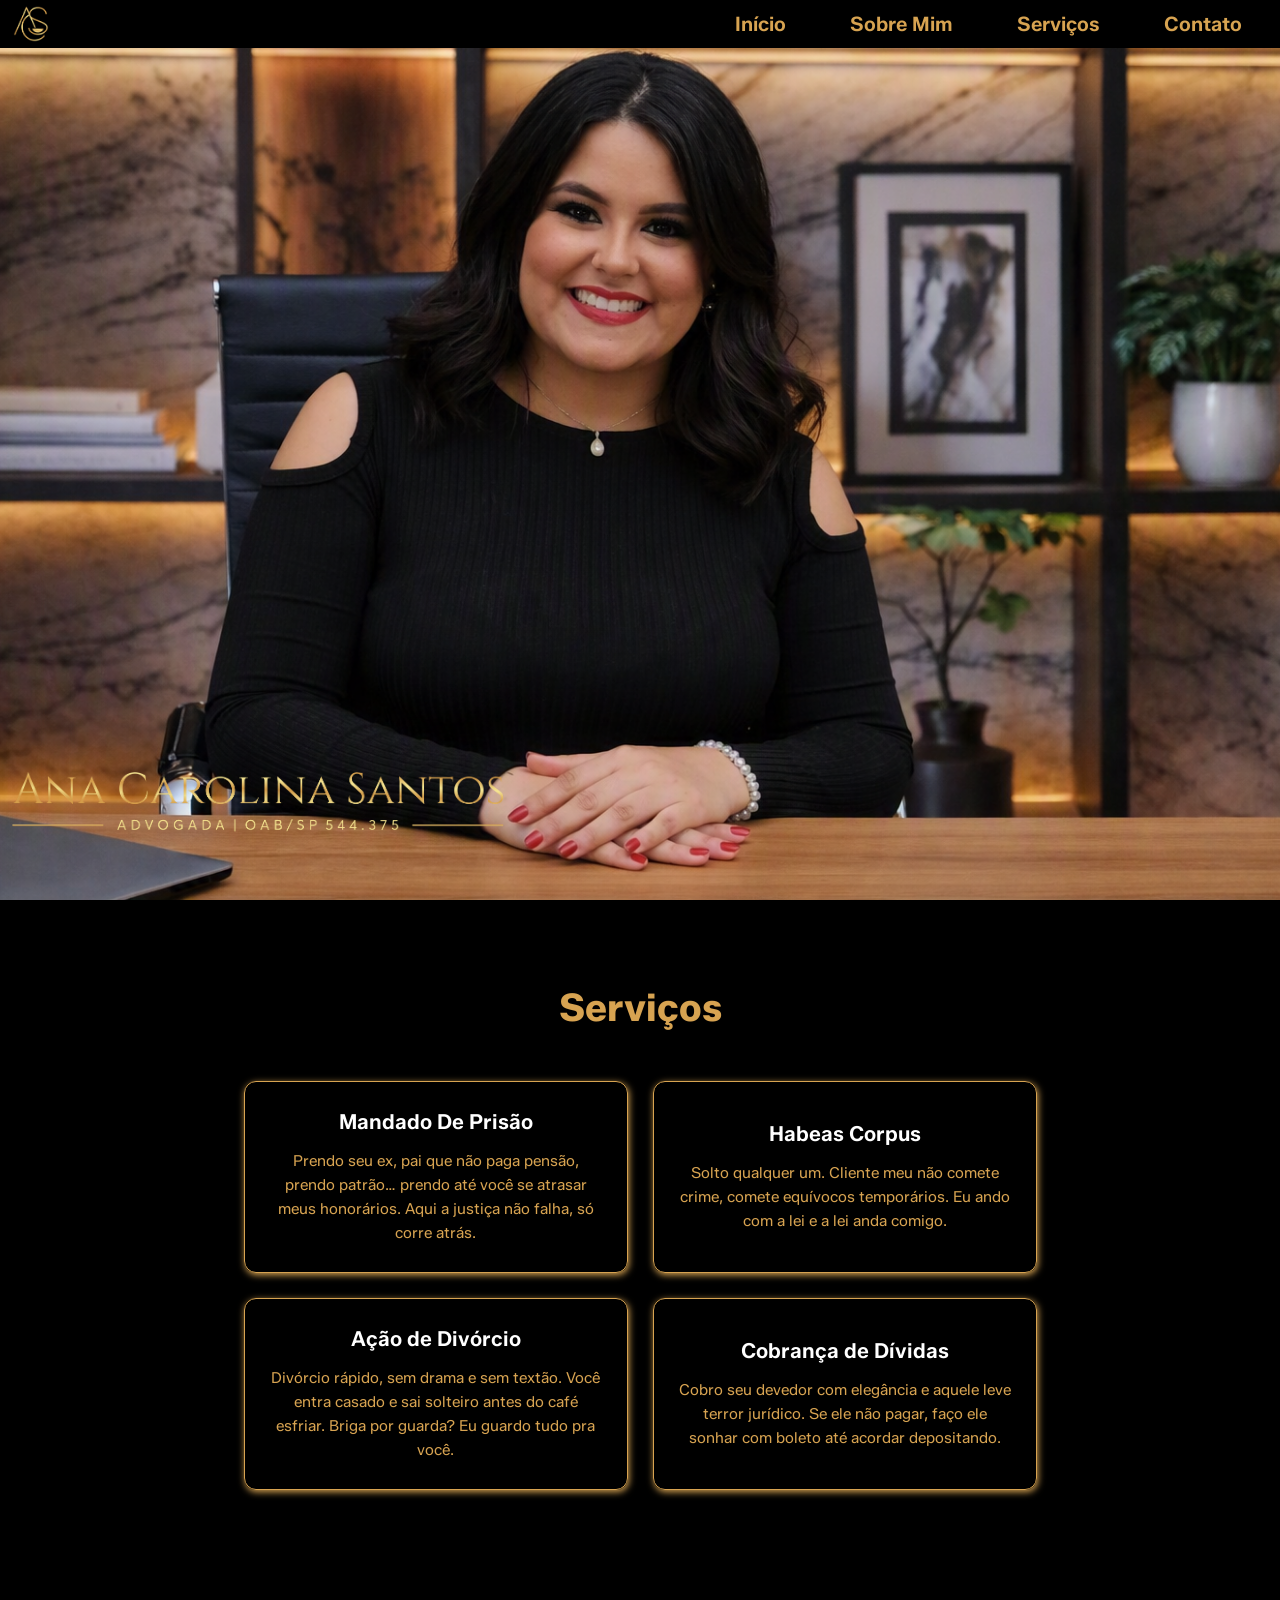
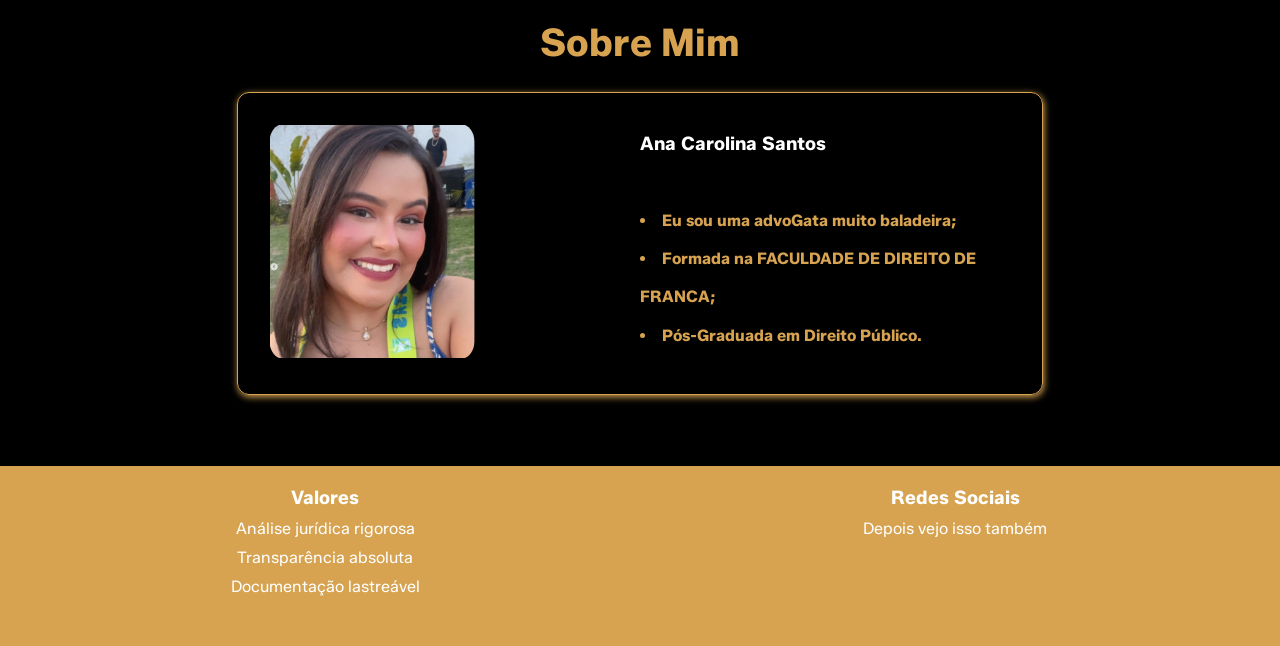
==== index.html @ 27575476 "Add files via upload" ====
<!DOCTYPE html>

<html lang="pt-BR">

<head>
	<meta charset="utf-8">
	<meta name="viewport" content="width=device-width, initial-scale=1.0">
	<link rel="stylesheet" type="text/css" href="assets/css/layout.css">
	<link rel="preconnect" href="https://fonts.googleapis.com">
	<link rel="preconnect" href="https://fonts.gstatic.com" crossorigin>
	<link
		href="https://fonts.googleapis.com/css2?family=Libre+Barcode+39+Text&family=Sora:wght@100..800&family=Zalando+Sans:ital,wght@0,200..900;1,200..900&display=swap"
		rel="stylesheet">
	<link rel="shortcut icon" href="/logo.png" type="image/x-icon">
	<title>DRa Ana Carolina</title>
</head>

<body>

	<header>

		<a href="#" id="logo">

			<img src="./assets/img/logo.png" alt="">

		</a>

		<button id="openMenu">&#9776;</button>

		<nav id="menu">

			<button id="closeMenu">X</button>

			<a href="#">Início</a>
			<a href="#sobre-mim">Sobre Mim</a>
			<a href="#servicos">Serviços</a>
			<a href="#">Contato</a>
		</nav>

	</header>


	<main>

		<div class="tipografico">

			<img src="./assets/img/tipografico.png" alt="">

		</div>

	</main>


	<section class="servicos" id="servicos">

		<h2>Serviços</h2>

		<div class="servicos-grid">

			<div class="servico-card">
				<h3>Mandado De Prisão</h3>
				<p>Prendo seu ex, pai que não paga pensão, prendo patrão… prendo até você se atrasar meus honorários.
					Aqui a justiça não falha, só corre atrás.</p>
			</div>

			<div class="servico-card">
				<h3>Habeas Corpus</h3>
				<p>Solto qualquer um. Cliente meu não comete crime, comete equívocos temporários. Eu ando com a lei e
					a lei anda comigo.</p>
			</div>

			<div class="servico-card">
				<h3>Ação de Divórcio</h3>
				<p>Divórcio rápido, sem drama e sem textão. Você entra casado e sai solteiro antes do café esfriar.
					Briga por guarda? Eu guardo tudo pra você.</p>
			</div>

			<div class="servico-card">
				<h3>Cobrança de Dívidas</h3>
				<p>Cobro seu devedor com elegância e aquele leve terror jurídico. Se ele não pagar, faço ele sonhar com
					boleto até acordar depositando.</p>
			</div>


		</div>

	</section>

	<section class="sobre-mim" id="sobre-mim">

		<h2>Sobre Mim</h2>

		<div class="sobre-card">

			<div>

				<img src="./assets/img/image 6.png" alt="">

			</div>

			<div class="descricao">

				<div>

					<h3>Ana Carolina Santos</h3>

				</div>

				<div>


					<li>Eu sou uma advoGata muito baladeira;</li>
					<li>Formada na FACULDADE DE DIREITO DE FRANCA;</li>
					<li>Pós-Graduada em Direito Público.</li>

				</div>



			</div>

		</div>


	</section>

	<footer class="footer">

		<div class="footer-container">

			<div class="footer-column">

				<h3>Valores</h3>

				<p>Análise jurídica rigorosa</p>

				<p>Transparência absoluta</p>

				<p>Documentação lastreável</p>

			</div>


			<div class="footer-column">

				<h3>Redes Sociais</h3>

				<p>
					Depois vejo isso também
				</p>


			</div>

		</div>

	</footer>

	<script type="text/javascript" src="assets/js/script.js"></script>

</body>
---- assets/css/layout.css ----
:root {
	--bg: #000;
	--primary-color: #060607;
	--text-color: #fff;
	--gold: #D7A351;
}


* {
	margin: 0;
	padding: 0;
	box-sizing: border-box;
}

body {
	background-color: var(--bg);
	margin: 0;
	font-family: "Zalando Sans", sans-serif;
}


nav {
	display: flex;
	color: var(--text-color);
}


header {
	background-color: var(--bg);
	position: fixed;
	width: 100%;
	display: flex;
	z-index: 1000;
	padding: 0.2vw 0.5vw;

	img {
		width: 20%;
	}
}

header #logo {
	display: flex;
	flex: 0 1 200px;
	justify-content: flex-start;
	align-items: center;
	padding: 0.2vw 0.5vw;
}

#openMenu,
#closeMenu {
	border: none;
	background: none;
	font-size: 30px;
	font-weight: bold;
	padding: 0px 5px 0px 5px;
	cursor: pointer;
	display: none;
	color: var(--text-color);
	z-index: 1000;
}

nav {
	justify-content: flex-end;
	align-items: center;
	flex: 1 1 200px;
	z-index: 100;
}

nav a {
	margin: 0 3%;
	font-size: 15pt;
	color: var(--gold);
	font-weight: 600;
}

main {
	flex: 20 1 500px;
	height: 100vh;
	background-image: url('/assets/img/cover_main.png');
	background-size: cover;
	background-position: center 0;


	.tipografico {
		position: absolute;
		bottom: 5%;

		img {
			width: 40%;
			height: auto;
		}
	}

}

a {
	text-decoration: none;
	color: inherit;
}

/* SECAO SERVICOS---------------------- */

.servicos, .sobre-mim {
	margin-top: 5vw;
	width: 100%;
	display: flex;
	flex-direction: column;
	justify-content: space-between;
	align-items: center;
	padding: 20px;
	gap: 2vw;
	text-align: center;
	color: var(--text-color);
}

.sobre-mim {
	margin-bottom: 4vw;
}

section h2 {
	font-size: 2.4rem;
	color: var(--gold);
	font-weight: 700;
}

.servicos-grid {
	display: grid;
	grid-template-columns: repeat(2, 1fr);
	gap: 25px;
	padding: 2%;
}

.servico-card {
	border: 1px solid var(--gold);
	padding: 25px;
	border-radius: 12px;
	transition: 0.3s ease;
	min-height: 15vw;
	height: auto;
	width: 30vw;
	display: flex;
	flex-direction: column;
	justify-content: center;
	box-shadow: 1px 2px 7px var(--gold);
}

.servico-card h3 {
	color: var(--text-color);
	margin-bottom: 15px;
	font-size: 1.3rem;
	font-weight: 600;
}

.servico-card p {
	color: var(--gold);
	font-size: 0.95rem;
	line-height: 1.5rem;
}

.sobre-card{
	/* background-color: #025658; */
	border: 1px solid var(--gold);
	border-radius: 12px;
	display: flex;
	flex-direction: row;
	align-items: center;
	justify-content: space-between;
	width: 65%;
	box-shadow: 1px 2px 7px var(--gold);
	padding: 0.5vw;

	img{
		padding: 2vw;
		width: 20vw;
		border-radius: 15%;
	}
}

.descricao{
	position: relative;
	width: 50%;
	display: flex;
	flex-direction: column;
	justify-content: space-around;
	height: 30vh;
	text-align: left;

	li{
		color: var(--gold);
		font-weight: bold;
		line-height: 3vw;
	}
}

.servico-card:hover {
	transform: translateY(-6px);
	/* background: #D7A351; */
}

/* FOOTER------------------------------------------------------------------*/

footer {
	flex: 1 1 100vw;
	min-height: 20vh;
	background-color: var(--gold);
	color: var(--text-color);
	padding: 10px;
}

.footer-container {
	display: flex;
	justify-content: space-between;
	text-align: center;
	flex-wrap: wrap;
}

.footer-column {
	flex: 1;
	min-width: 250px;
	margin: 10px;

	p {
		margin: 10px 0;
	}

}

/* ------------------------------------------------------------------------ */

@media only screen and (max-width: 768px) {

	#openMenu,
	#closeMenu {
		display: block;
		color: #D7A351;
	}

	#openMenu {
		margin-left: auto;
	}

	#closeMenu {
		position: fixed;
		right: 15px;
		top: 15px;
	}

	header {
		order: 0;
		background: var(--primary-color);

		& img {
			max-width: 30%;
		}

		#logo{
			padding: 0.7vw;
		}
	}

	nav {
		position: fixed;
		width: 100vw;
		height: 100vh;
		background: rgba(5, 5, 5, 0.76);
		flex-direction: column;
		align-items: center;
		justify-content: center;
		margin: 0;
		display: none;
		opacity: 0;
		transition: 0.3s;
	}

	nav a {
		margin: 3%;
	}

	main {
		order: 2;
		z-index: -1;
		background-position: 45% center;

	}

	.tipografico {
		position: absolute;
		bottom: 20% !important;

		img {
			width: 100% !important;
		}
	}

	.servicos-grid {
		grid-template-columns: 1fr;
	}

	.servico-card, .sobre-card{
		width: 90vw;
	}

	.sobre-card{
		flex-direction: column;
		text-align: center;
		align-items: center;
		padding: 5vw;

		img{
			width: 50vw;
		}
	}

	.descricao{
		text-align: center;
		width: 100%;
		height: 20vh;
	}

	li{
		text-align: left;
		font-size: 3vw;
		padding: 2vw;
	}

	footer {
		order: 4;
	}
}
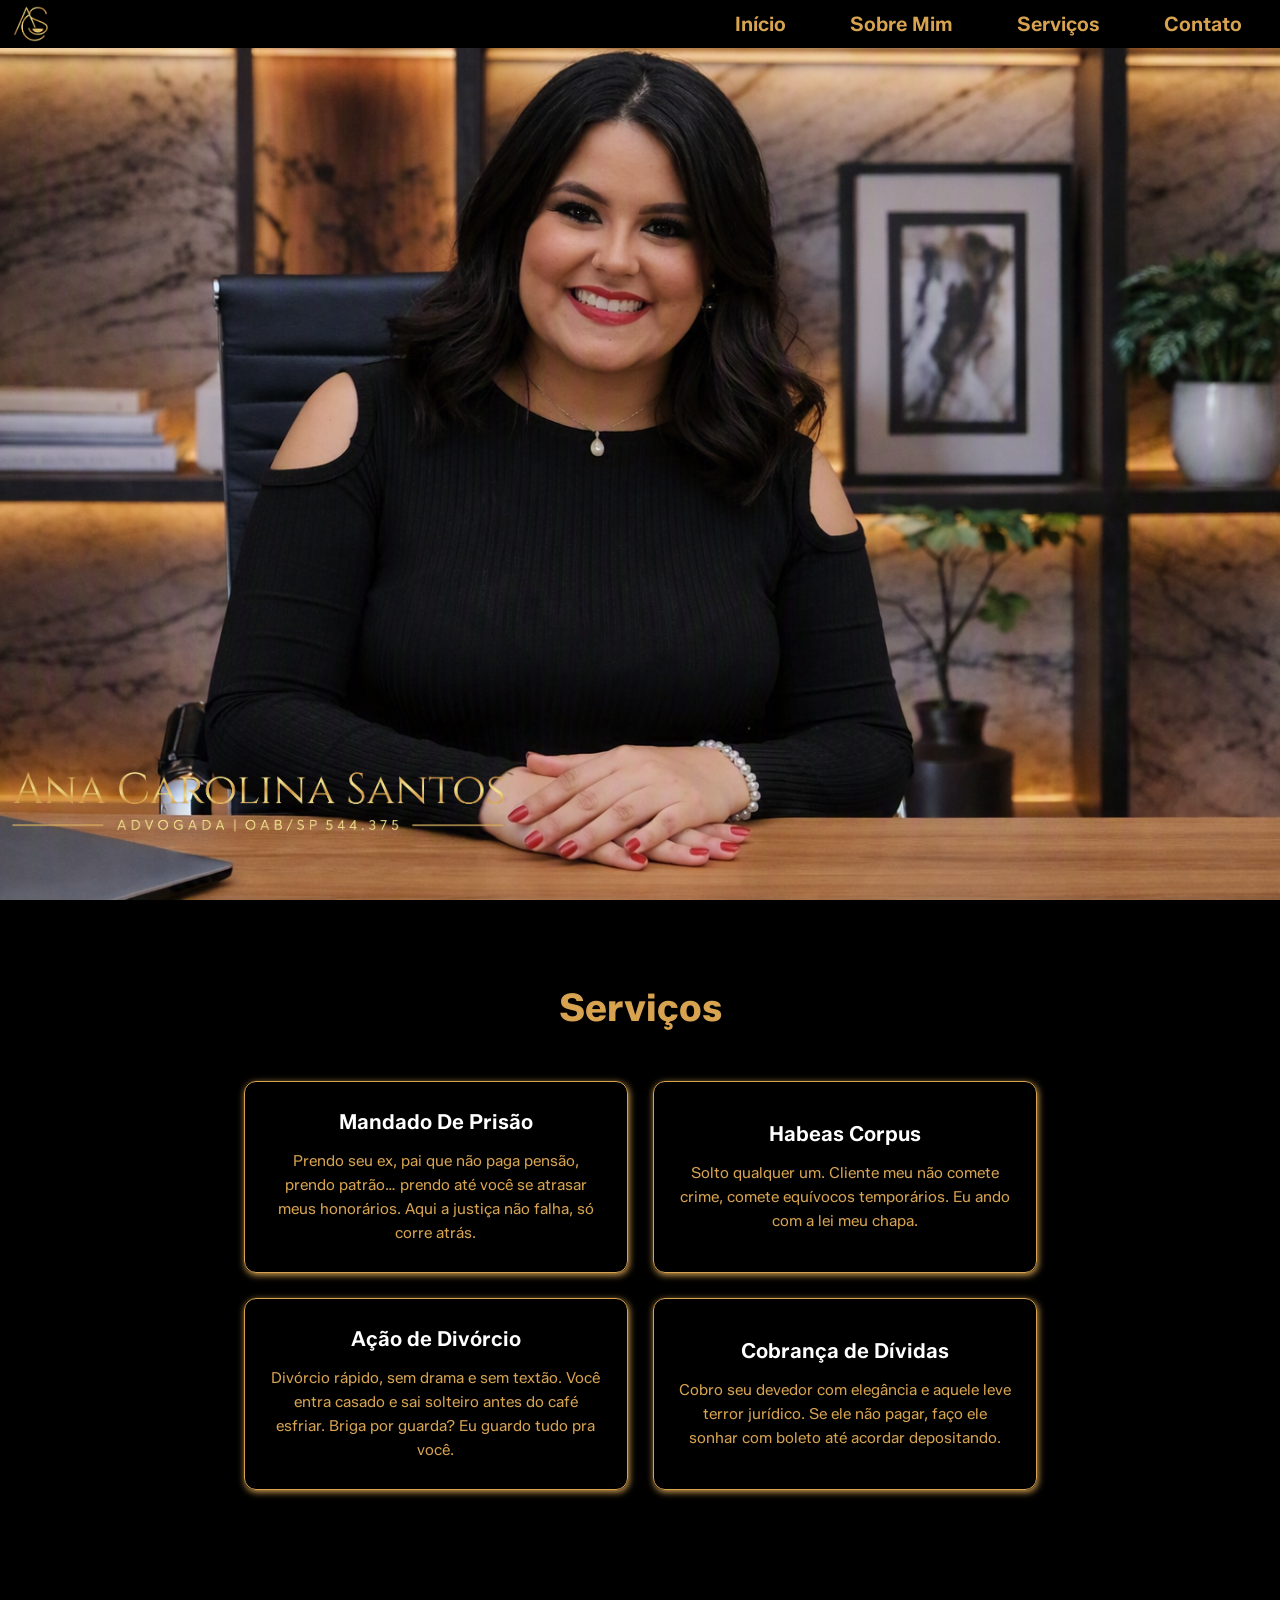
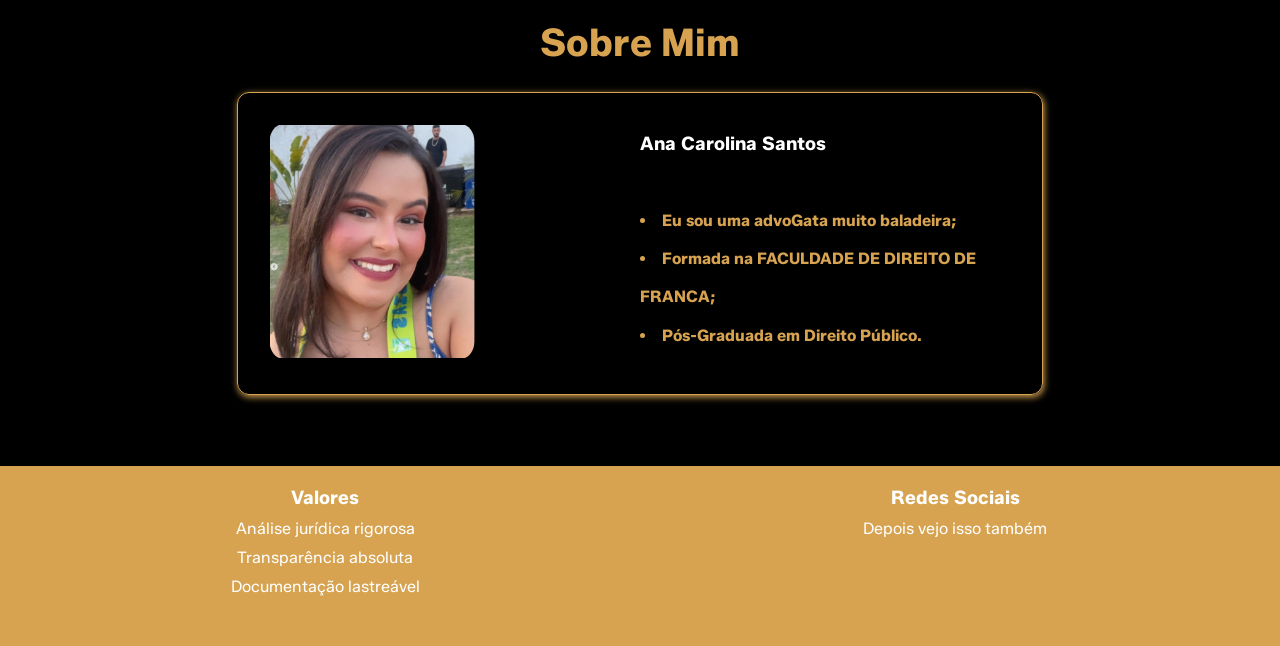
==== commit 03d316ea: "Update index.html" ====
--- a/index.html
+++ b/index.html
@@ -5,14 +5,14 @@
 <head>
 	<meta charset="utf-8">
 	<meta name="viewport" content="width=device-width, initial-scale=1.0">
-	<link rel="stylesheet" type="text/css" href="assets/css/layout.css">
+	<link rel="stylesheet" type="text/css" href="css/layout.css">
 	<link rel="preconnect" href="https://fonts.googleapis.com">
 	<link rel="preconnect" href="https://fonts.gstatic.com" crossorigin>
 	<link
 		href="https://fonts.googleapis.com/css2?family=Libre+Barcode+39+Text&family=Sora:wght@100..800&family=Zalando+Sans:ital,wght@0,200..900;1,200..900&display=swap"
 		rel="stylesheet">
-	<link rel="shortcut icon" href="/logo.png" type="image/x-icon">
-	<title>DRa Ana Carolina</title>
+	<link rel="shortcut icon" href="assets/img/logo.png" type="image/x-icon">
+	<title>Dra Ana Carolina</title>
 </head>
 
 <body>
@@ -65,8 +65,7 @@
 
 			<div class="servico-card">
 				<h3>Habeas Corpus</h3>
-				<p>Solto qualquer um. Cliente meu não comete crime, comete equívocos temporários. Eu ando com a lei e
-					a lei anda comigo.</p>
+				<p>Solto qualquer um. Cliente meu não comete crime, comete equívocos temporários. Eu ando com a lei meu chapa.</p>
 			</div>
 
 			<div class="servico-card">
@@ -158,4 +157,4 @@
 
 	<script type="text/javascript" src="assets/js/script.js"></script>
 
-</body>+</body>
--- a/css/layout.css
+++ b/css/layout.css
@@ -0,0 +1,329 @@
+:root {
+	--bg: #000;
+	--primary-color: #060607;
+	--text-color: #fff;
+	--gold: #D7A351;
+}
+
+
+* {
+	margin: 0;
+	padding: 0;
+	box-sizing: border-box;
+}
+
+body {
+	background-color: var(--bg);
+	margin: 0;
+	font-family: "Zalando Sans", sans-serif;
+}
+
+
+nav {
+	display: flex;
+	color: var(--text-color);
+}
+
+
+header {
+	background-color: var(--bg);
+	position: fixed;
+	width: 100%;
+	display: flex;
+	z-index: 1000;
+	padding: 0.2vw 0.5vw;
+
+	img {
+		width: 20%;
+	}
+}
+
+header #logo {
+	display: flex;
+	flex: 0 1 200px;
+	justify-content: flex-start;
+	align-items: center;
+	padding: 0.2vw 0.5vw;
+}
+
+#openMenu,
+#closeMenu {
+	border: none;
+	background: none;
+	font-size: 30px;
+	font-weight: bold;
+	padding: 0px 5px 0px 5px;
+	cursor: pointer;
+	display: none;
+	color: var(--text-color);
+	z-index: 1000;
+}
+
+nav {
+	justify-content: flex-end;
+	align-items: center;
+	flex: 1 1 200px;
+	z-index: 100;
+}
+
+nav a {
+	margin: 0 3%;
+	font-size: 15pt;
+	color: var(--gold);
+	font-weight: 600;
+}
+
+main {
+	flex: 20 1 500px;
+	height: 100vh;
+	background-image: url("https://ailtonbarreto.github.io/carol/cover_main.png");
+	background-size: cover;
+	background-position: center 0;
+
+
+	.tipografico {
+		position: absolute;
+		bottom: 5%;
+
+		img {
+			width: 40%;
+			height: auto;
+		}
+	}
+
+}
+
+a {
+	text-decoration: none;
+	color: inherit;
+}
+
+/* SECAO SERVICOS---------------------- */
+
+.servicos, .sobre-mim {
+	margin-top: 5vw;
+	width: 100%;
+	display: flex;
+	flex-direction: column;
+	justify-content: space-between;
+	align-items: center;
+	padding: 20px;
+	gap: 2vw;
+	text-align: center;
+	color: var(--text-color);
+}
+
+.sobre-mim {
+	margin-bottom: 4vw;
+}
+
+section h2 {
+	font-size: 2.4rem;
+	color: var(--gold);
+	font-weight: 700;
+}
+
+.servicos-grid {
+	display: grid;
+	grid-template-columns: repeat(2, 1fr);
+	gap: 25px;
+	padding: 2%;
+}
+
+.servico-card {
+	border: 1px solid var(--gold);
+	padding: 25px;
+	border-radius: 12px;
+	transition: 0.3s ease;
+	min-height: 15vw;
+	height: auto;
+	width: 30vw;
+	display: flex;
+	flex-direction: column;
+	justify-content: center;
+	box-shadow: 1px 2px 7px var(--gold);
+}
+
+.servico-card h3 {
+	color: var(--text-color);
+	margin-bottom: 15px;
+	font-size: 1.3rem;
+	font-weight: 600;
+}
+
+.servico-card p {
+	color: var(--gold);
+	font-size: 0.95rem;
+	line-height: 1.5rem;
+}
+
+.sobre-card{
+	/* background-color: #025658; */
+	border: 1px solid var(--gold);
+	border-radius: 12px;
+	display: flex;
+	flex-direction: row;
+	align-items: center;
+	justify-content: space-between;
+	width: 65%;
+	box-shadow: 1px 2px 7px var(--gold);
+	padding: 0.5vw;
+
+	img{
+		padding: 2vw;
+		width: 20vw;
+		border-radius: 15%;
+	}
+}
+
+.descricao{
+	position: relative;
+	width: 50%;
+	display: flex;
+	flex-direction: column;
+	justify-content: space-around;
+	height: 30vh;
+	text-align: left;
+
+	li{
+		color: var(--gold);
+		font-weight: bold;
+		line-height: 3vw;
+	}
+}
+
+.servico-card:hover {
+	transform: translateY(-6px);
+	/* background: #D7A351; */
+}
+
+/* FOOTER------------------------------------------------------------------*/
+
+footer {
+	flex: 1 1 100vw;
+	min-height: 20vh;
+	background-color: var(--gold);
+	color: var(--text-color);
+	padding: 10px;
+}
+
+.footer-container {
+	display: flex;
+	justify-content: space-between;
+	text-align: center;
+	flex-wrap: wrap;
+}
+
+.footer-column {
+	flex: 1;
+	min-width: 250px;
+	margin: 10px;
+
+	p {
+		margin: 10px 0;
+	}
+
+}
+
+/* ------------------------------------------------------------------------ */
+
+@media only screen and (max-width: 768px) {
+
+	#openMenu,
+	#closeMenu {
+		display: block;
+		color: #D7A351;
+	}
+
+	#openMenu {
+		margin-left: auto;
+	}
+
+	#closeMenu {
+		position: fixed;
+		right: 15px;
+		top: 15px;
+	}
+
+	header {
+		order: 0;
+		background: var(--primary-color);
+
+		& img {
+			max-width: 30%;
+		}
+
+		#logo{
+			padding: 0.7vw;
+		}
+	}
+
+	nav {
+		position: fixed;
+		width: 100vw;
+		height: 100vh;
+		background: rgba(5, 5, 5, 0.76);
+		flex-direction: column;
+		align-items: center;
+		justify-content: center;
+		margin: 0;
+		display: none;
+		opacity: 0;
+		transition: 0.3s;
+	}
+
+	nav a {
+		margin: 3%;
+	}
+
+	main {
+		order: 2;
+		z-index: -1;
+		background-position: 45% center;
+
+	}
+
+	.tipografico {
+		position: absolute;
+		bottom: 20% !important;
+
+		img {
+			width: 100% !important;
+		}
+	}
+
+	.servicos-grid {
+		grid-template-columns: 1fr;
+	}
+
+	.servico-card, .sobre-card{
+		width: 90vw;
+	}
+
+	.sobre-card{
+		flex-direction: column;
+		text-align: center;
+		align-items: center;
+		padding: 5vw;
+
+		img{
+			width: 50vw;
+		}
+	}
+
+	.descricao{
+		text-align: center;
+		width: 100%;
+		height: 20vh;
+	}
+
+	li{
+		text-align: left;
+		font-size: 3vw;
+		padding: 2vw;
+	}
+
+	footer {
+		order: 4;
+	}
+}
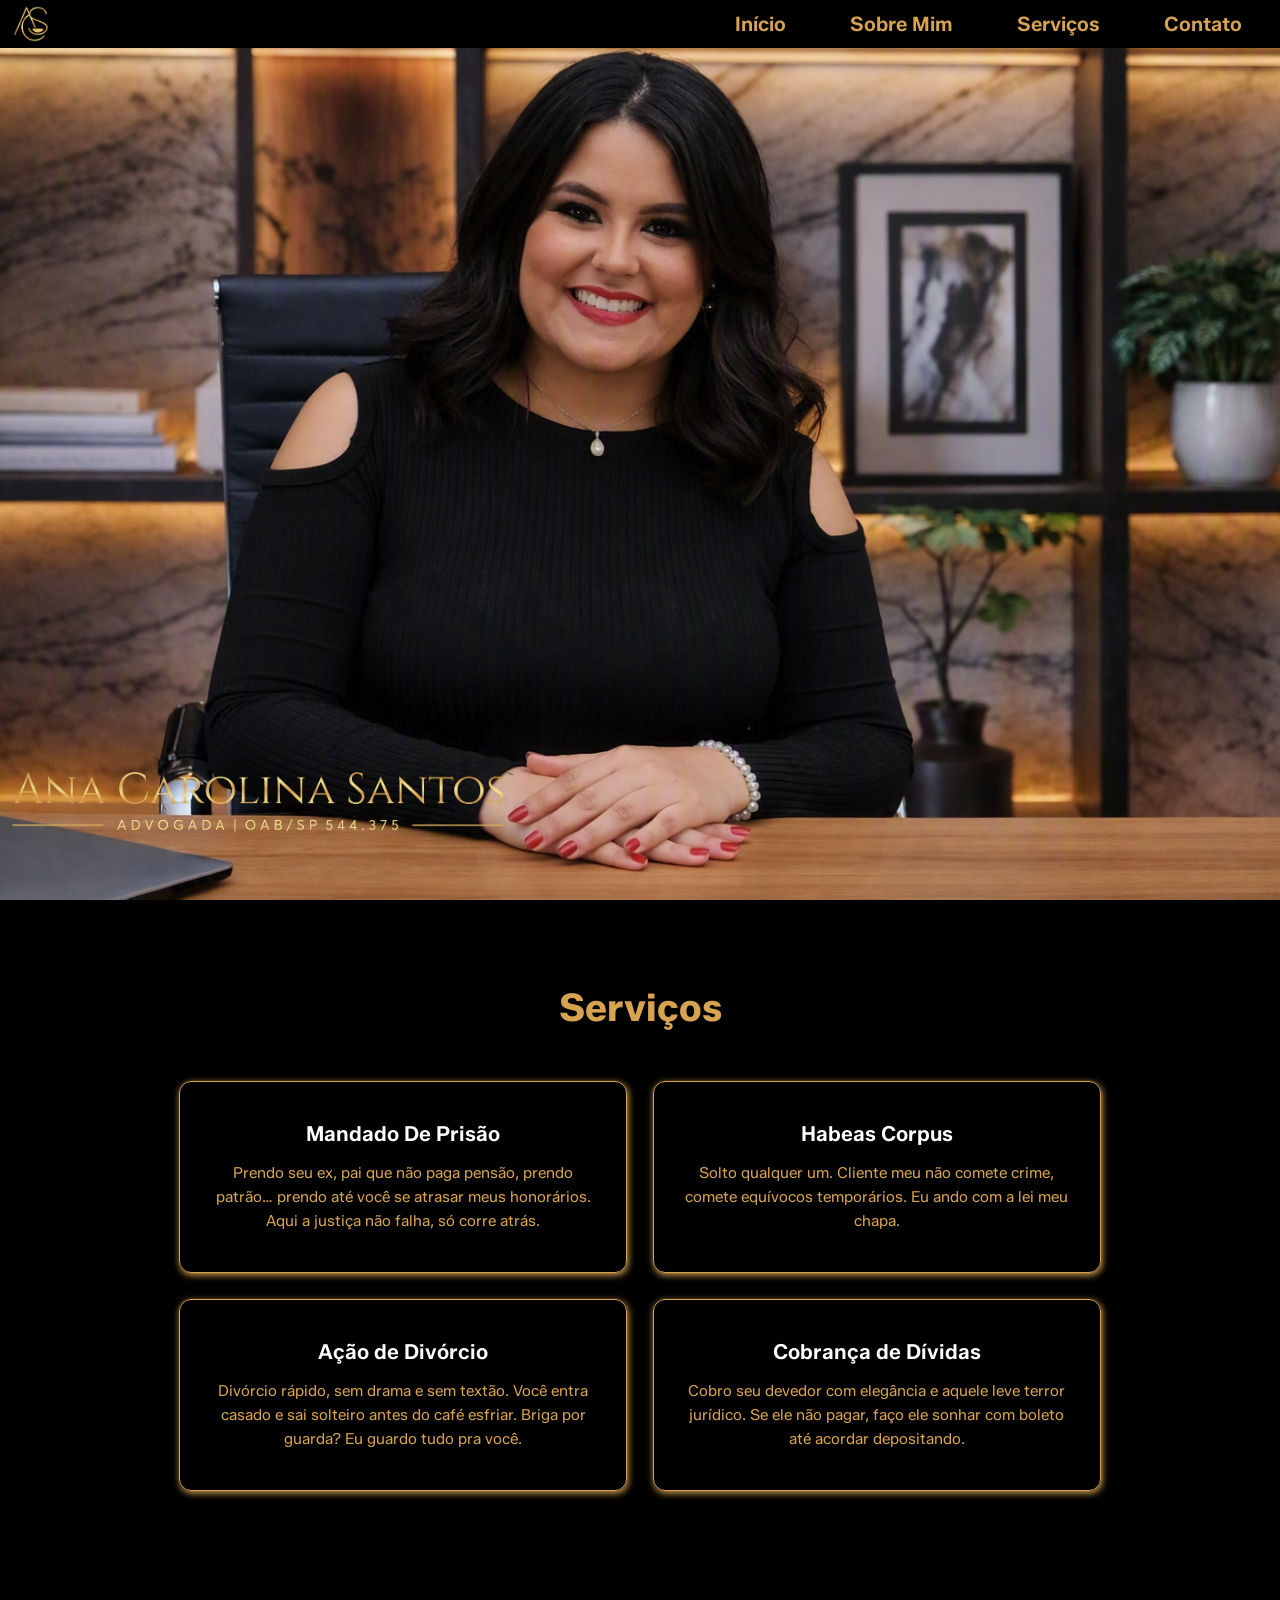
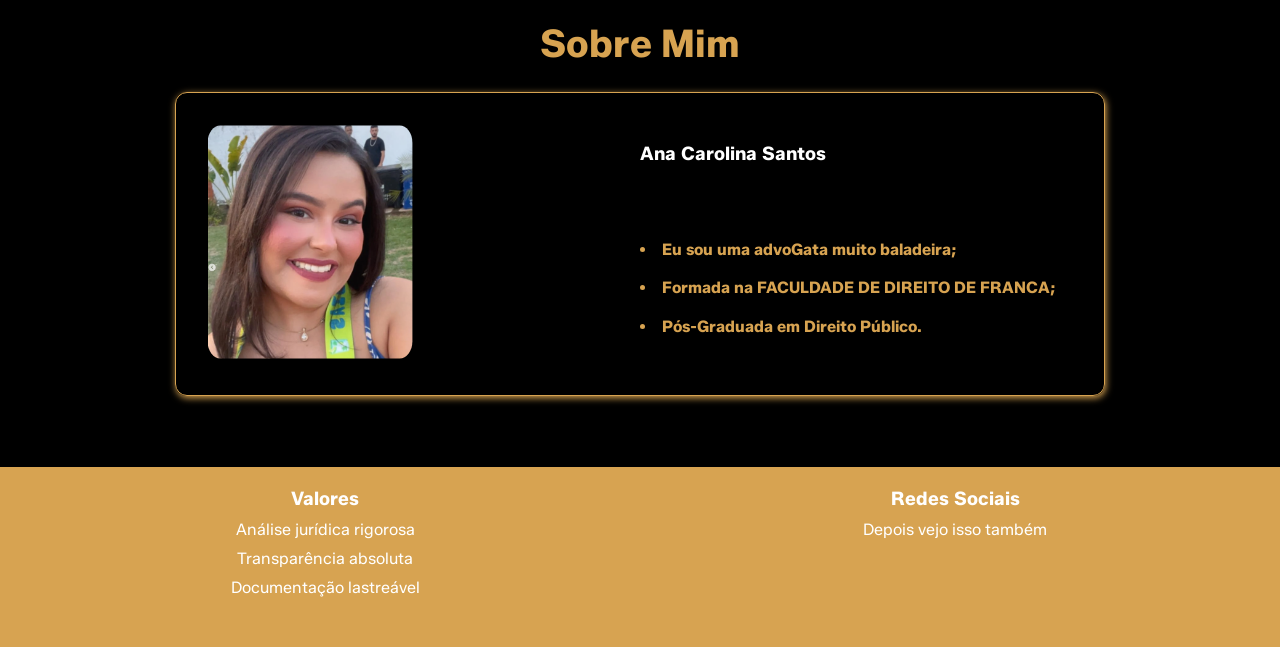
==== commit d3114cb4: "Update index.html" ====
--- a/index.html
+++ b/index.html
@@ -80,7 +80,6 @@
 					boleto até acordar depositando.</p>
 			</div>
 
-
 		</div>
 
 	</section>
--- a/css/layout.css
+++ b/css/layout.css
@@ -124,9 +124,12 @@
 }
 
 .servicos-grid {
+	/* width: 100%; */
+	align-items: center;
+	text-align: center;
 	display: grid;
 	grid-template-columns: repeat(2, 1fr);
-	gap: 25px;
+	gap: 2vw;
 	padding: 2%;
 }
 
@@ -137,7 +140,7 @@
 	transition: 0.3s ease;
 	min-height: 15vw;
 	height: auto;
-	width: 30vw;
+	width: 35vw;
 	display: flex;
 	flex-direction: column;
 	justify-content: center;
@@ -158,14 +161,13 @@
 }
 
 .sobre-card{
-	/* background-color: #025658; */
 	border: 1px solid var(--gold);
 	border-radius: 12px;
 	display: flex;
 	flex-direction: row;
 	align-items: center;
 	justify-content: space-between;
-	width: 65%;
+	width: 75%;
 	box-shadow: 1px 2px 7px var(--gold);
 	padding: 0.5vw;
 
